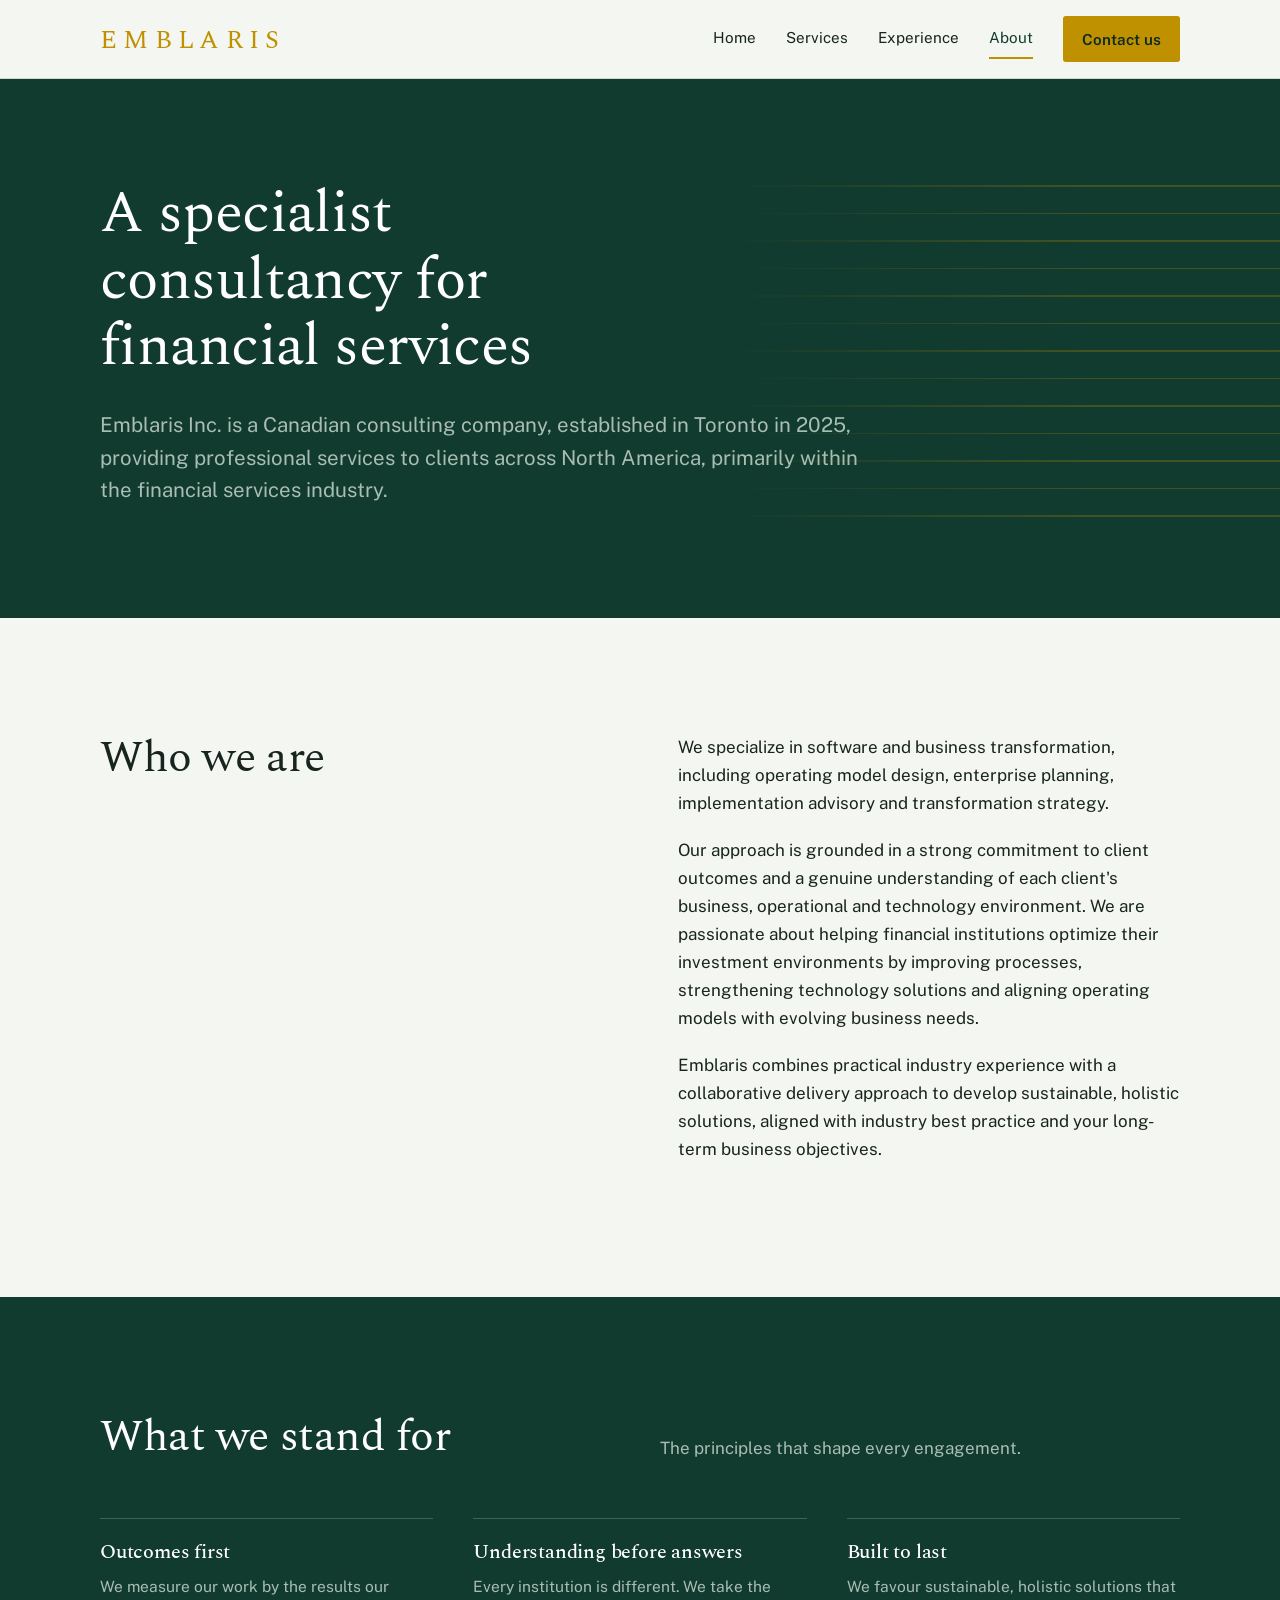
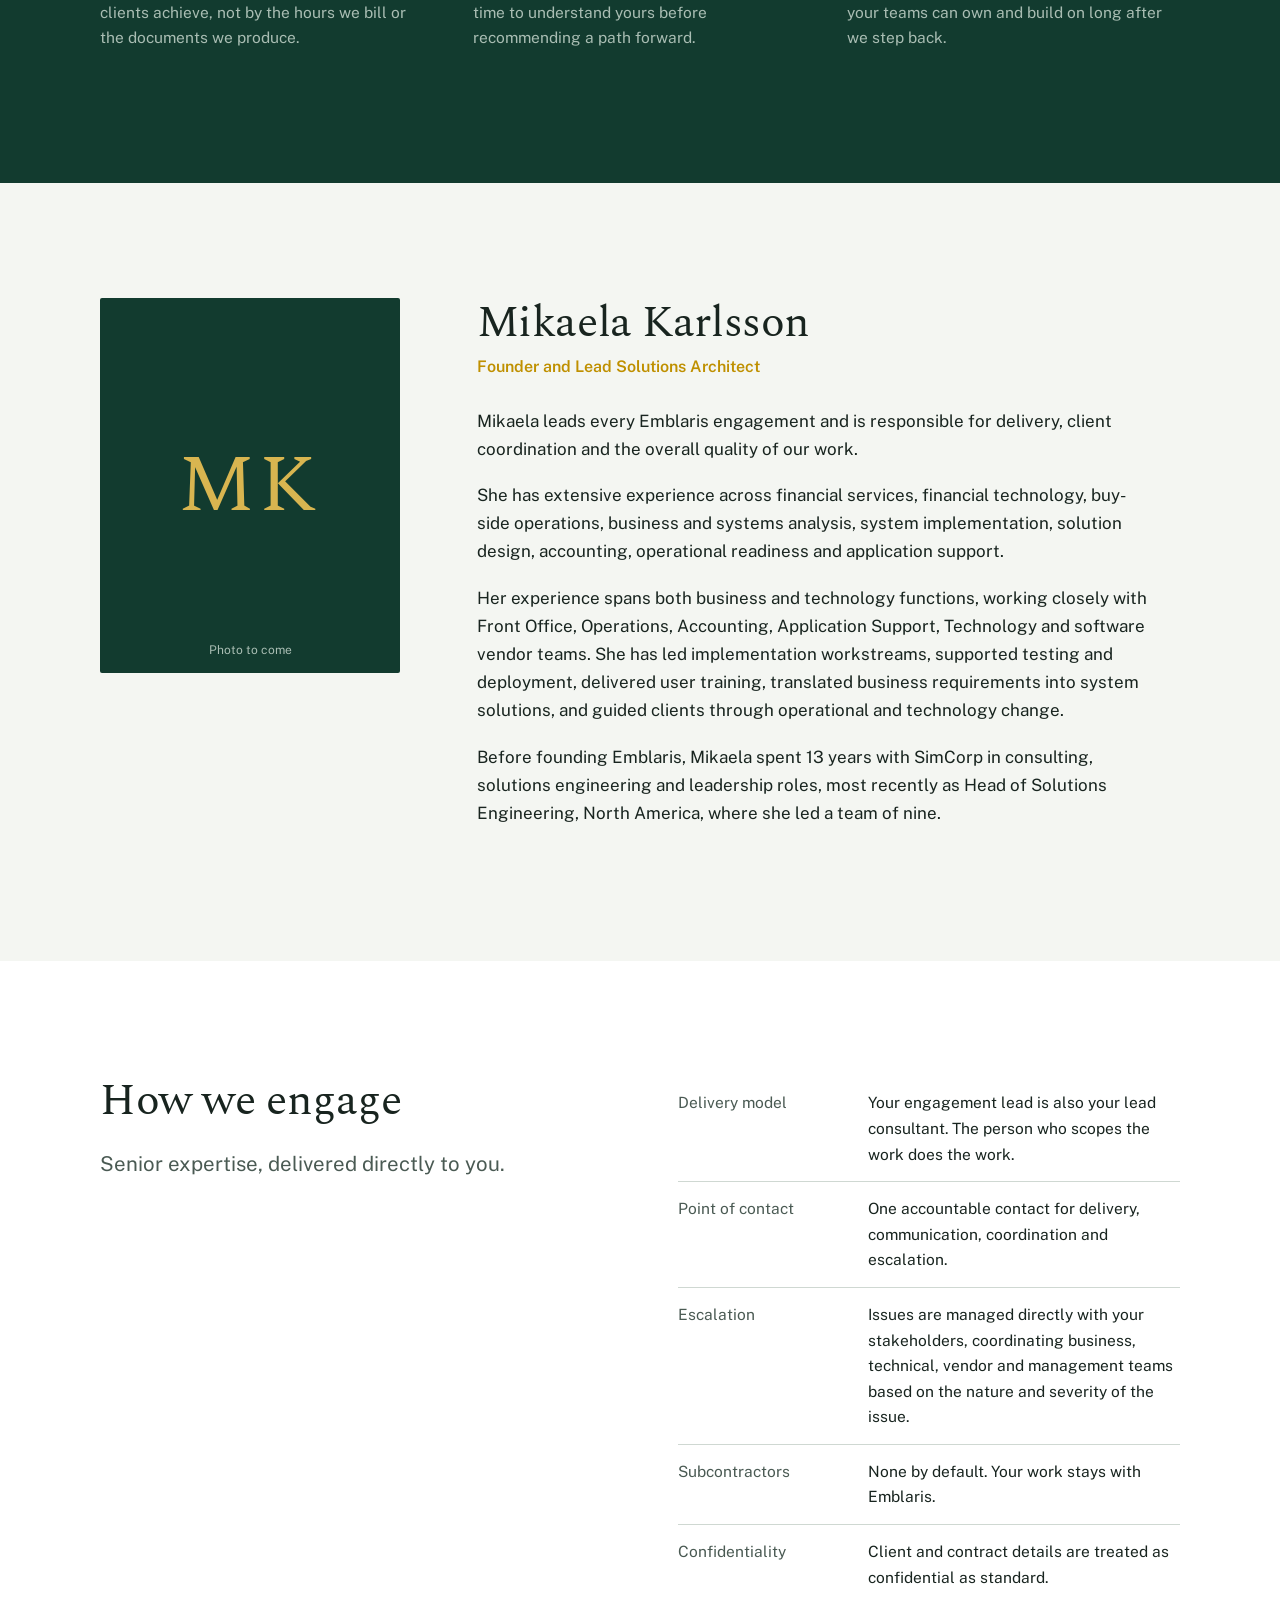
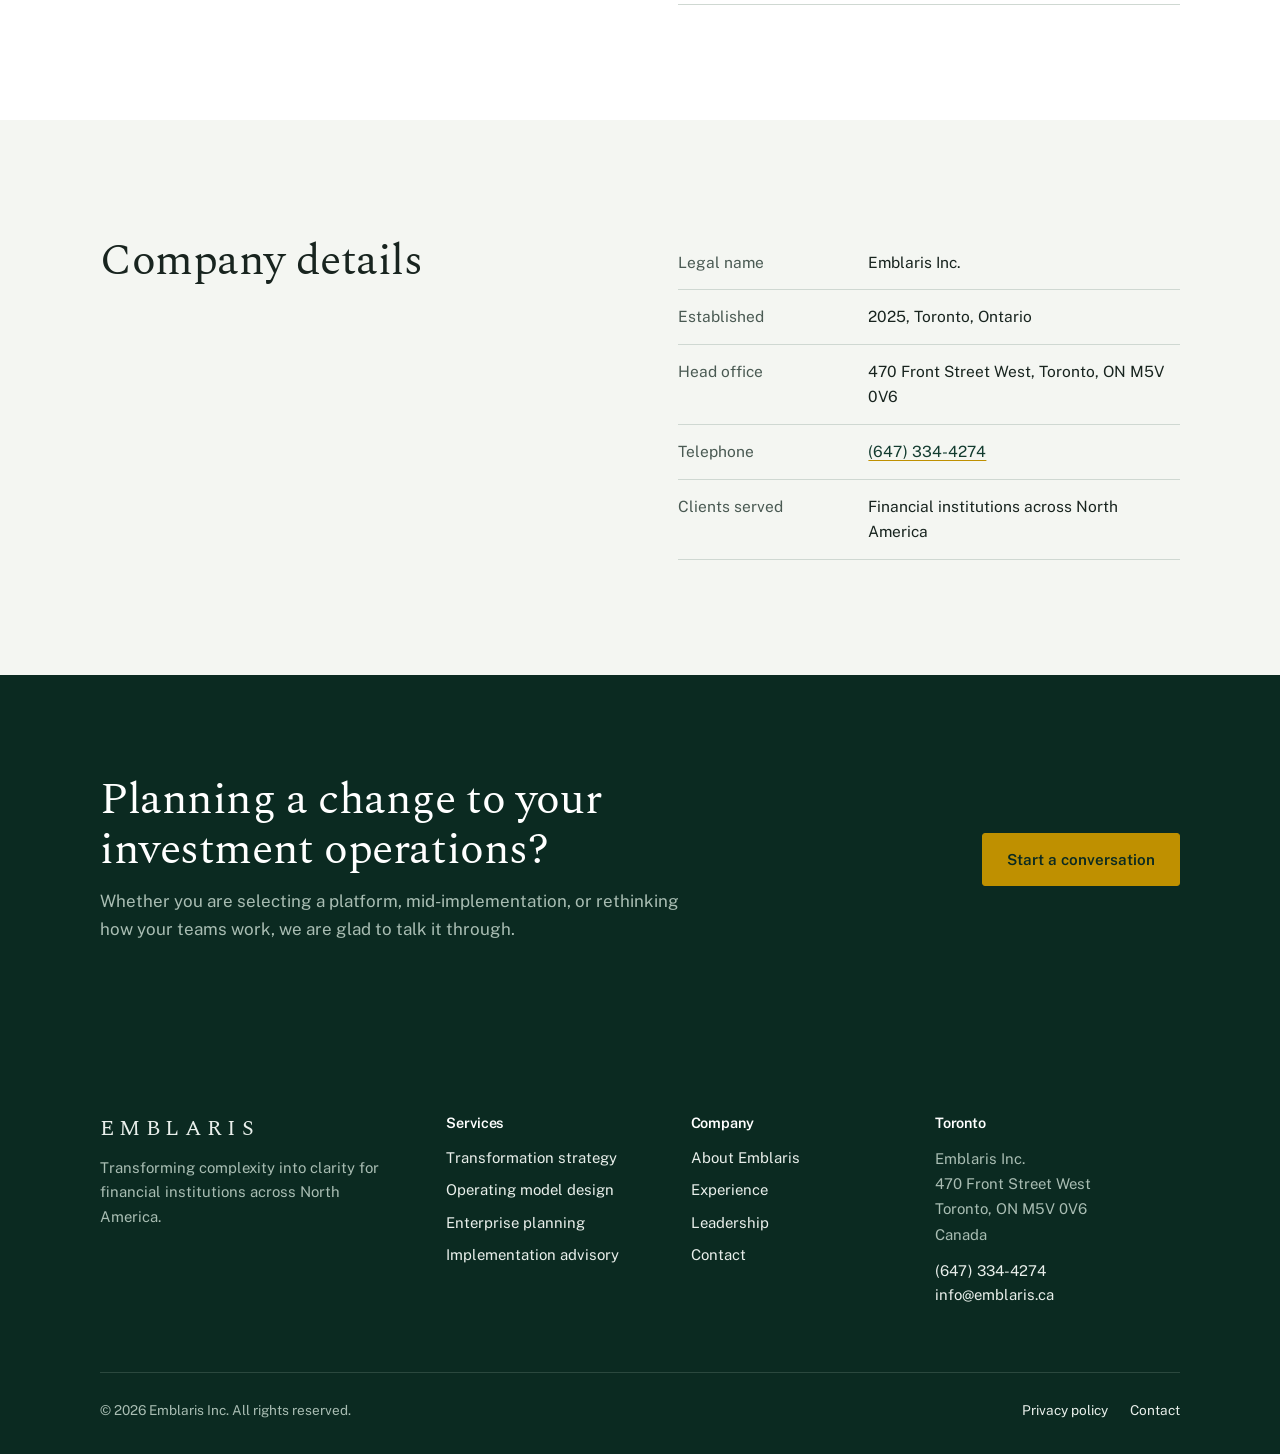
==== about.html @ 6e466c97 "Add files via upload" ====
<!doctype html>
<html lang="en-CA">
<head>
<meta charset="utf-8">
<meta name="viewport" content="width=device-width, initial-scale=1">
<title>About | Emblaris</title>
<meta name="description" content="Emblaris Inc. is a Canadian consulting company established in 2025 in Toronto, serving financial institutions across North America.">

<meta property="og:title" content="About | Emblaris">
<meta property="og:description" content="Emblaris Inc. is a Canadian consulting company established in 2025 in Toronto, serving financial institutions across North America.">
<meta property="og:type" content="website">
<link rel="icon" href="assets/favicon.svg" type="image/svg+xml">
<link rel="preconnect" href="https://fonts.googleapis.com">
<link rel="preconnect" href="https://fonts.gstatic.com" crossorigin>
<link href="https://fonts.googleapis.com/css2?family=Public+Sans:wght@400;600&family=Spectral:wght@300;400;500&display=swap" rel="stylesheet">
<link rel="stylesheet" href="assets/styles.css">
<script type="application/ld+json">{"@context":"https://schema.org","@type":"ProfessionalService","name":"Emblaris Inc.","url":"https://www.emblaris.ca","telephone":"+16473344274","email":"info@emblaris.ca","foundingDate":"2025","address":{"@type":"PostalAddress","streetAddress":"470 Front Street West","addressLocality":"Toronto","addressRegion":"ON","postalCode":"M5V 0V6","addressCountry":"CA"},"areaServed":"North America"}</script>
</head>
<body>
<a class="skip-link" href="#main">Skip to content</a>

<header class="site-header">
  <div class="wrap">
    <a class="wordmark" href="index.html" aria-label="Emblaris home">EMBLARIS</a>
    <button class="nav-toggle" aria-expanded="false" aria-controls="site-nav">Menu</button>
    <nav class="nav" id="site-nav" aria-label="Main">
      <a href="index.html">Home</a>
<a href="services.html">Services</a>
<a href="experience.html">Experience</a>
<a href="about.html" aria-current="page">About</a>
      <a class="btn" href="contact.html">Contact us</a>
    </nav>
  </div>
</header>
<main id="main">
<section class="page-hero">
  <div class="wrap">
    <h1>A specialist consultancy for financial services</h1>
    <p class="lead">Emblaris Inc. is a Canadian consulting company, established in Toronto in 2025, providing professional services to clients across North America, primarily within the financial services industry.</p>
  </div>
</section>

<section class="section">
  <div class="wrap split">
    <div>
      <h2>Who we are</h2>
    </div>
    <div>
      <p>We specialize in software and business transformation, including operating model design, enterprise planning, implementation advisory and transformation strategy.</p>
      <p>Our approach is grounded in a strong commitment to client outcomes and a genuine understanding of each client's business, operational and technology environment. We are passionate about helping financial institutions optimize their investment environments by improving processes, strengthening technology solutions and aligning operating models with evolving business needs.</p>
      <p>Emblaris combines practical industry experience with a collaborative delivery approach to develop sustainable, holistic solutions, aligned with industry best practice and your long-term business objectives.</p>
    </div>
  </div>
</section>

<section class="section section--green">
  <div class="wrap">
    <div class="section-head">
      <h2>What we stand for</h2>
      <p>The principles that shape every engagement.</p>
    </div>
    <div class="cols-3">
      <div><h3>Outcomes first</h3><p>We measure our work by the results our clients achieve, not by the hours we bill or the documents we produce.</p></div>
      <div><h3>Understanding before answers</h3><p>Every institution is different. We take the time to understand yours before recommending a path forward.</p></div>
      <div><h3>Built to last</h3><p>We favour sustainable, holistic solutions that your teams can own and build on long after we step back.</p></div>
    </div>
  </div>
</section>

<section class="section" id="leadership">
  <div class="wrap leader">
    <div class="portrait"><span>MK</span></div>
    <div>
      <h2>Mikaela Karlsson</h2>
      <p class="role">Founder and Lead Solutions Architect</p>
      <p>Mikaela leads every Emblaris engagement and is responsible for delivery, client coordination and the overall quality of our work.</p>
      <p>She has extensive experience across financial services, financial technology, buy-side operations, business and systems analysis, system implementation, solution design, accounting, operational readiness and application support.</p>
      <p>Her experience spans both business and technology functions, working closely with Front Office, Operations, Accounting, Application Support, Technology and software vendor teams. She has led implementation workstreams, supported testing and deployment, delivered user training, translated business requirements into system solutions, and guided clients through operational and technology change.</p>
      <p>Before founding Emblaris, Mikaela spent 13 years with SimCorp in consulting, solutions engineering and leadership roles, most recently as Head of Solutions Engineering, North America, where she led a team of nine.</p>
    </div>
  </div>
</section>

<section class="section section--white">
  <div class="wrap split">
    <div>
      <h2>How we engage</h2>
      <p class="lead">Senior expertise, delivered directly to you.</p>
    </div>
    <div>
      <ul class="facts">
        <li><span>Delivery model</span><span>Your engagement lead is also your lead consultant. The person who scopes the work does the work.</span></li>
        <li><span>Point of contact</span><span>One accountable contact for delivery, communication, coordination and escalation.</span></li>
        <li><span>Escalation</span><span>Issues are managed directly with your stakeholders, coordinating business, technical, vendor and management teams based on the nature and severity of the issue.</span></li>
        <li><span>Subcontractors</span><span>None by default. Your work stays with Emblaris.</span></li>
        <li><span>Confidentiality</span><span>Client and contract details are treated as confidential as standard.</span></li>
      </ul>
    </div>
  </div>
</section>

<section class="section">
  <div class="wrap split">
    <div><h2>Company details</h2></div>
    <div>
      <ul class="facts">
        <li><span>Legal name</span><span>Emblaris Inc.</span></li>
        <li><span>Established</span><span>2025, Toronto, Ontario</span></li>
        <li><span>Head office</span><span>470 Front Street West, Toronto, ON M5V 0V6</span></li>
        <li><span>Telephone</span><span><a href="tel:+16473344274">(647) 334-4274</a></span></li>
        <li><span>Clients served</span><span>Financial institutions across North America</span></li>
      </ul>
    </div>
  </div>
</section>
<section class="cta-band">
  <div class="wrap">
    <div>
      <h2>Planning a change to your investment operations?</h2>
      <p>Whether you are selecting a platform, mid-implementation, or rethinking how your teams work, we are glad to talk it through.</p>
    </div>
    <div class="actions">
      <a class="btn" href="contact.html">Start a conversation</a>
    </div>
  </div>
</section>
</main>
<footer class="site-footer">
  <div class="wrap">
    <div class="footer-grid">
      <div>
        <a class="wordmark" href="index.html">EMBLARIS</a>
        <p class="footer-tag">Transforming complexity into clarity for financial institutions across North America.</p>
      </div>
      <div>
        <h4>Services</h4>
        <ul>
          <li><a href="services.html#strategy">Transformation strategy</a></li>
          <li><a href="services.html#operating-model">Operating model design</a></li>
          <li><a href="services.html#planning">Enterprise planning</a></li>
          <li><a href="services.html#implementation">Implementation advisory</a></li>
        </ul>
      </div>
      <div>
        <h4>Company</h4>
        <ul>
          <li><a href="about.html">About Emblaris</a></li>
          <li><a href="experience.html">Experience</a></li>
          <li><a href="about.html#leadership">Leadership</a></li>
          <li><a href="contact.html">Contact</a></li>
        </ul>
      </div>
      <div>
        <h4>Toronto</h4>
        <address>Emblaris Inc.<br>470 Front Street West<br>Toronto, ON M5V 0V6<br>Canada</address>
        <p style="margin-top:12px"><a href="tel:+16473344274">(647) 334-4274</a><br><a href="mailto:info@emblaris.ca">info@emblaris.ca</a></p>
      </div>
    </div>
    <div class="footer-legal">
      <span>&copy; <span id="year">2026</span> Emblaris Inc. All rights reserved.</span>
      <nav aria-label="Legal"><a href="privacy.html">Privacy policy</a><a href="contact.html">Contact</a></nav>
    </div>
  </div>
</footer>
<script src="assets/site.js"></script>
</body>
</html>
---- assets/styles.css ----
/* Emblaris Inc. — site styles */
:root {
  --green: #123B2F;
  --green-deep: #0B2A21;
  --green-soft: #E3EBE6;
  --gold: #BF9000;
  --gold-light: #D8B550;
  --paper: #F4F6F2;
  --white: #FFFFFF;
  --ink: #18241F;
  --ink-muted: #4A5A53;
  --rule: #CFD8D2;
  --on-green: #E9EFEB;
  --on-green-muted: #A9BDB3;

  --serif: "Spectral", Georgia, "Times New Roman", serif;
  --sans: "Public Sans", "Segoe UI", system-ui, -apple-system, sans-serif;

  --wrap: 1160px;
  --gutter: clamp(20px, 4vw, 40px);
  --section: clamp(72px, 9vw, 120px);
}

*, *::before, *::after { box-sizing: border-box; }
html { -webkit-text-size-adjust: 100%; scroll-behavior: smooth; }
@media (prefers-reduced-motion: reduce) { html { scroll-behavior: auto; } }

body {
  margin: 0;
  background: var(--paper);
  color: var(--ink);
  font-family: var(--sans);
  font-size: 17px;
  line-height: 1.65;
  -webkit-font-smoothing: antialiased;
}

img, svg { display: block; max-width: 100%; }
a { color: var(--green); text-decoration-color: var(--gold); text-underline-offset: 3px; }
a:hover { color: var(--gold); }
:focus-visible { outline: 2px solid var(--gold); outline-offset: 3px; border-radius: 2px; }

h1, h2, h3, h4 {
  font-family: var(--serif);
  font-weight: 500;
  line-height: 1.15;
  letter-spacing: -0.01em;
  margin: 0 0 0.5em;
  color: inherit;
}
h1 { font-size: clamp(2.5rem, 5.6vw, 4.4rem); font-weight: 400; }
h2 { font-size: clamp(1.9rem, 3.4vw, 2.75rem); font-weight: 400; }
h3 { font-size: 1.45rem; }
h4 { font-size: 1.15rem; }
p { margin: 0 0 1.1em; max-width: 68ch; }
.lead { font-size: clamp(1.1rem, 1.6vw, 1.3rem); line-height: 1.6; color: var(--ink-muted); max-width: 60ch; }

.wrap { max-width: var(--wrap); margin: 0 auto; padding: 0 var(--gutter); }
.section { padding: var(--section) 0; }
.section--white { background: var(--white); }
.section--green { background: var(--green); color: var(--on-green); }
.section--green .lead, .section--green p { color: var(--on-green-muted); }
.section--green a { color: var(--gold-light); }

.skip-link { position: absolute; left: -9999px; top: 0; background: var(--gold); color: var(--green-deep); padding: 10px 16px; z-index: 100; }
.skip-link:focus { left: 16px; top: 16px; }

/* Review banner (remove for production) */
.review-bar { background: var(--gold); color: var(--green-deep); font-size: 0.85rem; text-align: center; padding: 8px var(--gutter); }
.review-bar a { color: var(--green-deep); font-weight: 600; }

/* Header */
.site-header { background: var(--paper); border-bottom: 1px solid var(--rule); position: sticky; top: 0; z-index: 50; }
.site-header .wrap { display: flex; align-items: center; justify-content: space-between; height: 78px; gap: 24px; }
.wordmark {
  font-family: var(--serif);
  font-size: 1.65rem;
  letter-spacing: 0.24em;
  color: var(--gold);
  text-decoration: none;
  line-height: 1;
  padding-top: 2px;
}
.wordmark:hover { color: var(--gold); }
.wordmark small { display: block; font-family: var(--sans); font-size: 0.6rem; letter-spacing: 0.08em; color: var(--ink-muted); margin-top: 6px; }

.nav { display: flex; align-items: center; gap: 30px; }
.nav a { color: var(--ink); text-decoration: none; font-size: 0.95rem; padding: 6px 0; border-bottom: 2px solid transparent; }
.nav a:hover { color: var(--green); border-bottom-color: var(--gold); }
.nav a[aria-current="page"] { border-bottom-color: var(--gold); color: var(--green); }
.nav .btn { border-bottom: 0; }
.nav-toggle { display: none; background: none; border: 1px solid var(--rule); border-radius: 4px; padding: 8px 10px; color: var(--green); font: inherit; font-size: 0.9rem; cursor: pointer; }

/* Buttons */
.btn {
  display: inline-block;
  font-family: var(--sans);
  font-size: 0.95rem;
  font-weight: 600;
  text-decoration: none;
  padding: 13px 24px;
  border-radius: 3px;
  border: 1.5px solid var(--gold);
  background: var(--gold);
  color: var(--green-deep);
  transition: background-color .2s, color .2s;
}
.btn:hover { background: var(--gold-light); border-color: var(--gold-light); color: var(--green-deep); }
.btn--ghost { background: transparent; color: var(--gold-light); border-color: rgba(216,181,80,.6); }
.btn--ghost:hover { background: rgba(216,181,80,.12); color: var(--gold-light); }
.btn--dark { background: var(--green); border-color: var(--green); color: var(--white); }
.btn--dark:hover { background: var(--green-deep); border-color: var(--green-deep); color: var(--white); }
.nav .btn { padding: 10px 18px; color: var(--green-deep); }
.nav .btn:hover { color: var(--green-deep); }

/* Hero */
.hero { background: var(--green); color: var(--on-green); overflow: hidden; }
.hero .wrap { display: grid; grid-template-columns: 1.05fr 1fr; align-items: center; gap: 40px; min-height: min(78vh, 660px); padding-top: 64px; padding-bottom: 64px; }
.hero h1 { color: var(--white); margin-bottom: 0.4em; }
.hero .lead { color: var(--on-green-muted); }
.hero-actions { display: flex; flex-wrap: wrap; gap: 14px; margin-top: 34px; }
.hero-art { width: 100%; height: auto; }
.hero-art path { fill: none; stroke: var(--gold-light); stroke-width: 1.6; stroke-linecap: round; }
.hero-art .settle { stroke: var(--gold); }
.hero-art .tick { stroke: rgba(216,181,80,.35); stroke-width: 1; }
.hero-art .draw { stroke-dasharray: 1400; stroke-dashoffset: 1400; animation: draw 2.6s cubic-bezier(.55,.1,.3,1) forwards; }
.hero-art .draw:nth-of-type(2) { animation-delay: .12s; }
.hero-art .draw:nth-of-type(3) { animation-delay: .24s; }
.hero-art .draw:nth-of-type(4) { animation-delay: .36s; }
.hero-art .draw:nth-of-type(5) { animation-delay: .48s; }
.hero-art .draw:nth-of-type(6) { animation-delay: .6s; }
@keyframes draw { to { stroke-dashoffset: 0; } }
@media (prefers-reduced-motion: reduce) { .hero-art .draw { animation: none; stroke-dashoffset: 0; } }

/* Page hero (inner pages) */
.page-hero { background: var(--green); color: var(--on-green); padding: clamp(64px, 8vw, 104px) 0 clamp(56px, 7vw, 88px); position: relative; overflow: hidden; }
.page-hero h1 { color: var(--white); font-size: clamp(2.3rem, 4.6vw, 3.6rem); max-width: 20ch; }
.page-hero .lead { color: var(--on-green-muted); }
.page-hero::after {
  content: ""; position: absolute; right: -40px; top: 50%; width: 46%; height: 70%; transform: translateY(-50%);
  background: repeating-linear-gradient(180deg, transparent 0 26px, rgba(191,144,0,.28) 26px 27.5px);
  -webkit-mask-image: linear-gradient(90deg, transparent, #000 60%);
          mask-image: linear-gradient(90deg, transparent, #000 60%);
  pointer-events: none;
}

/* Credentials row */
.creds { background: var(--white); border-bottom: 1px solid var(--rule); }
.creds ul { list-style: none; margin: 0; padding: 0; display: grid; grid-template-columns: repeat(4, 1fr); }
.creds li { padding: 30px 26px 30px 0; margin-right: 26px; border-right: 1px solid var(--rule); font-size: 0.95rem; color: var(--ink-muted); line-height: 1.5; }
.creds li:last-child { border-right: 0; margin-right: 0; }
.creds strong { display: block; font-family: var(--serif); font-weight: 500; font-size: 1.2rem; color: var(--green); margin-bottom: 4px; }

/* Section heads */
.section-head { display: grid; grid-template-columns: 1fr 1fr; gap: 40px; align-items: end; margin-bottom: 56px; }
.section-head h2 { margin: 0; max-width: 18ch; }
.section-head p { margin: 0; color: var(--ink-muted); }
.section--green .section-head h2 { color: var(--white); }

/* Services grid (home) */
.services { display: grid; grid-template-columns: repeat(2, 1fr); border-top: 1px solid var(--rule); }
.service { padding: 40px 40px 40px 0; border-bottom: 1px solid var(--rule); }
.service:nth-child(odd) { border-right: 1px solid var(--rule); }
.service:nth-child(even) { padding-left: 40px; padding-right: 0; }
.service h3 { color: var(--green); }
.service p { color: var(--ink-muted); margin-bottom: 14px; }
.service a { font-weight: 600; font-size: 0.95rem; }

/* Front-to-back chain */
.chain { display: grid; grid-template-columns: repeat(4, 1fr); gap: 0; position: relative; margin-top: 8px; }
.chain::before { content: ""; position: absolute; left: 0; right: 0; top: 13px; height: 1.5px; background: linear-gradient(90deg, var(--gold), var(--gold-light)); }
.stage { position: relative; padding: 46px 28px 0 0; }
.stage::before { content: ""; position: absolute; top: 6px; left: 0; width: 15px; height: 15px; border-radius: 50%; background: var(--green); border: 2px solid var(--gold-light); }
.stage h3 { color: var(--white); font-size: 1.3rem; margin-bottom: 4px; }
.stage .stage-sub { font-size: 0.88rem; color: var(--gold-light); margin-bottom: 18px; }
.stage ul { list-style: none; padding: 0; margin: 0; }
.stage li { padding: 9px 0; border-top: 1px solid rgba(169,189,179,.22); font-size: 0.95rem; color: var(--on-green); }
.chain-note { margin-top: 48px; font-size: 0.95rem; }

/* Approach steps */
.steps { list-style: none; margin: 0; padding: 0; display: grid; grid-template-columns: repeat(4, 1fr); gap: 32px; counter-reset: step; }
.steps li { counter-increment: step; border-top: 2px solid var(--green); padding-top: 22px; }
.steps li::before { content: counter(step); font-family: var(--serif); font-size: 2.6rem; line-height: 1; color: var(--gold); display: block; margin-bottom: 14px; }
.steps h3 { font-size: 1.25rem; color: var(--green); }
.steps p { font-size: 0.97rem; color: var(--ink-muted); }

/* Leader feature */
.leader { display: grid; grid-template-columns: 300px 1fr; gap: clamp(32px, 6vw, 80px); align-items: start; }
.portrait {
  aspect-ratio: 4 / 5; background: var(--green); border-radius: 2px; position: relative; overflow: hidden;
  display: flex; align-items: center; justify-content: center;
}
.portrait span { font-family: var(--serif); font-size: 5rem; color: var(--gold-light); letter-spacing: 0.06em; }
.portrait::after { content: "Photo to come"; position: absolute; bottom: 12px; left: 0; right: 0; text-align: center; font-size: 0.75rem; color: var(--on-green-muted); }
.portrait img { width: 100%; height: 100%; object-fit: cover; }
.leader h2 { margin-bottom: 6px; }
.leader .role { font-size: 1rem; color: var(--gold); font-weight: 600; margin-bottom: 26px; }
.quote { font-family: var(--serif); font-size: clamp(1.35rem, 2.2vw, 1.7rem); line-height: 1.45; color: var(--green); border-left: 3px solid var(--gold); padding-left: 24px; margin: 0 0 28px; max-width: 34ch; }

/* CTA band */
.cta-band { background: var(--green-deep); color: var(--on-green); padding: clamp(64px, 8vw, 100px) 0; }
.cta-band .wrap { display: grid; grid-template-columns: 1.4fr 1fr; gap: 40px; align-items: center; }
.cta-band h2 { color: var(--white); margin-bottom: 12px; }
.cta-band p { color: var(--on-green-muted); margin: 0; }
.cta-band .actions { display: flex; flex-wrap: wrap; gap: 14px; justify-content: flex-end; }

/* Service detail */
.detail { display: grid; grid-template-columns: 1fr 1.25fr; gap: clamp(32px, 6vw, 88px); padding: 64px 0; border-top: 1px solid var(--rule); }
.detail:first-of-type { border-top: 0; padding-top: 0; }
.detail h2 { font-size: clamp(1.7rem, 2.8vw, 2.2rem); color: var(--green); }
.detail .summary { color: var(--ink-muted); }
.detail h4 { font-family: var(--sans); font-size: 0.95rem; font-weight: 600; color: var(--ink); margin-bottom: 12px; }
.ticks { list-style: none; padding: 0; margin: 0 0 28px; }
.ticks li { padding: 10px 0 10px 28px; border-bottom: 1px solid var(--rule); position: relative; }
.ticks li::before { content: ""; position: absolute; left: 2px; top: 19px; width: 12px; height: 1.5px; background: var(--gold); }
.outcome { background: var(--green-soft); padding: 18px 22px; border-radius: 2px; font-size: 0.97rem; }
.outcome strong { color: var(--green); }

/* Two-col generic */
.split { display: grid; grid-template-columns: 1fr 1fr; gap: clamp(32px, 6vw, 88px); }
.cols-3 { display: grid; grid-template-columns: repeat(3, 1fr); gap: 40px; }
.cols-3 > div { border-top: 1px solid var(--rule); padding-top: 22px; }
.section--green .cols-3 > div { border-top-color: rgba(169,189,179,.3); }
.cols-3 h3 { font-size: 1.25rem; color: var(--green); }
.section--green .cols-3 h3 { color: var(--white); }
.cols-3 p { color: var(--ink-muted); font-size: 0.97rem; }

/* Engagements (experience) */
.engagement { display: grid; grid-template-columns: 220px 1fr 1fr; gap: 40px; padding: 48px 0; border-top: 1px solid var(--rule); }
.engagement:last-of-type { border-bottom: 1px solid var(--rule); }
.engagement .when { font-family: var(--serif); font-size: 1.5rem; color: var(--gold); line-height: 1.2; }
.engagement .when span { display: block; font-family: var(--sans); font-size: 0.85rem; color: var(--ink-muted); margin-top: 8px; }
.engagement h3 { color: var(--green); margin-bottom: 4px; }
.engagement .role { font-weight: 600; font-size: 0.95rem; margin-bottom: 14px; }
.engagement p { color: var(--ink-muted); font-size: 0.97rem; }
.chips { list-style: none; padding: 0; margin: 0; display: flex; flex-wrap: wrap; gap: 8px; align-content: flex-start; }
.chips li { font-size: 0.85rem; padding: 6px 12px; border: 1px solid var(--rule); border-radius: 30px; background: var(--white); color: var(--ink); }
.confidential { margin-top: 40px; font-size: 0.92rem; color: var(--ink-muted); max-width: 70ch; }

/* Facts list */
.facts { list-style: none; padding: 0; margin: 0; }
.facts li { display: grid; grid-template-columns: 170px 1fr; gap: 20px; padding: 14px 0; border-bottom: 1px solid var(--rule); font-size: 0.97rem; }
.facts li span:first-child { color: var(--ink-muted); }

/* Contact */
.contact-grid { display: grid; grid-template-columns: 1fr 1.2fr; gap: clamp(32px, 6vw, 88px); }
.contact-block { margin-bottom: 30px; }
.contact-block h3 { font-family: var(--sans); font-size: 0.9rem; font-weight: 600; color: var(--ink-muted); margin-bottom: 6px; }
.contact-block p, .contact-block address { font-style: normal; font-size: 1.1rem; margin: 0; }
.form { background: var(--white); border: 1px solid var(--rule); padding: clamp(24px, 4vw, 44px); border-radius: 2px; }
.form h2 { font-size: 1.8rem; color: var(--green); }
.field { margin-bottom: 18px; }
.field label { display: block; font-size: 0.9rem; font-weight: 600; margin-bottom: 6px; }
.field input, .field textarea, .field select {
  width: 100%; font: inherit; font-size: 1rem; padding: 12px 14px; border: 1px solid #B9C5BE; border-radius: 3px; background: var(--paper); color: var(--ink);
}
.field input:focus, .field textarea:focus, .field select:focus { outline: 2px solid var(--gold); outline-offset: 0; border-color: var(--gold); background: var(--white); }
.field textarea { min-height: 140px; resize: vertical; }
.row-2 { display: grid; grid-template-columns: 1fr 1fr; gap: 16px; }
.form-note { font-size: 0.85rem; color: var(--ink-muted); margin-top: 14px; }
.form-status { margin-top: 16px; padding: 12px 16px; background: var(--green-soft); border-left: 3px solid var(--green); font-size: 0.95rem; display: none; }
.form-status.show { display: block; }

/* Prose (privacy) */
.prose { max-width: 760px; }
.prose h2 { font-size: 1.6rem; color: var(--green); margin-top: 1.8em; }
.prose ul { padding-left: 1.2em; }
.prose li { margin-bottom: 6px; }

/* Footer */
.site-footer { background: var(--green-deep); color: var(--on-green-muted); font-size: 0.93rem; padding: 72px 0 32px; }
.site-footer a { color: var(--on-green); text-decoration: none; }
.site-footer a:hover { color: var(--gold-light); }
.footer-grid { display: grid; grid-template-columns: 1.5fr 1fr 1fr 1.2fr; gap: 40px; padding-bottom: 48px; border-bottom: 1px solid rgba(169,189,179,.2); }
.footer-grid h4 { font-family: var(--sans); font-size: 0.9rem; font-weight: 600; color: var(--white); margin-bottom: 14px; }
.footer-grid ul { list-style: none; padding: 0; margin: 0; }
.footer-grid li { margin-bottom: 8px; }
.footer-grid address { font-style: normal; line-height: 1.7; }
.site-footer .wordmark { font-size: 1.4rem; display: inline-block; margin-bottom: 16px; }
.footer-tag { max-width: 32ch; }
.footer-legal { display: flex; flex-wrap: wrap; justify-content: space-between; gap: 12px; padding-top: 26px; font-size: 0.85rem; }
.footer-legal nav { display: flex; gap: 22px; }

/* Responsive */
@media (max-width: 980px) {
  .hero .wrap { grid-template-columns: 1fr; min-height: 0; gap: 8px; padding-top: 56px; }
  .hero-art { max-width: 560px; margin: 0 auto; order: 2; }
  .creds ul { grid-template-columns: repeat(2, 1fr); }
  .creds li:nth-child(2) { border-right: 0; margin-right: 0; }
  .creds li:nth-child(-n+2) { border-bottom: 1px solid var(--rule); }
  .chain { grid-template-columns: repeat(2, 1fr); row-gap: 48px; }
  .chain::before { display: none; }
  .stage { border-top: 1.5px solid var(--gold); padding-top: 36px; }
  .stage::before { top: -8.5px; }
  .steps { grid-template-columns: repeat(2, 1fr); }
  .footer-grid { grid-template-columns: 1fr 1fr; }
  .engagement { grid-template-columns: 1fr 1.4fr; }
  .engagement .when { grid-column: 1 / -1; }
  .cols-3 { grid-template-columns: 1fr 1fr; }
}
@media (max-width: 820px) {
  .nav-toggle { display: inline-block; }
  .nav { display: none; position: absolute; top: 78px; left: 0; right: 0; background: var(--paper); flex-direction: column; align-items: stretch; gap: 0; padding: 8px var(--gutter) 20px; border-bottom: 1px solid var(--rule); box-shadow: 0 12px 24px rgba(18,59,47,.08); }
  .nav.open { display: flex; }
  .nav a { padding: 14px 0; border-bottom: 1px solid var(--rule); }
  .nav a[aria-current="page"] { border-bottom-color: var(--rule); color: var(--gold); }
  .nav .btn { margin-top: 14px; text-align: center; padding: 13px; }
  .section-head, .split, .detail, .contact-grid, .cta-band .wrap, .leader { grid-template-columns: 1fr; }
  .section-head { gap: 16px; margin-bottom: 40px; }
  .cta-band .actions { justify-content: flex-start; }
  .leader .portrait { max-width: 260px; }
  .services { grid-template-columns: 1fr; }
  .service, .service:nth-child(even) { padding: 32px 0; border-right: 0; }
  .service:nth-child(odd) { border-right: 0; }
  .page-hero::after { width: 70%; opacity: .5; }
}
@media (max-width: 600px) {
  body { font-size: 16px; }
  .creds ul, .chain, .steps, .cols-3, .footer-grid, .row-2 { grid-template-columns: 1fr; }
  .creds li { border-right: 0; margin-right: 0; border-bottom: 1px solid var(--rule); padding: 20px 0; }
  .creds li:last-child { border-bottom: 0; }
  .engagement { grid-template-columns: 1fr; gap: 20px; }
  .facts li { grid-template-columns: 1fr; gap: 2px; }
  .wordmark { font-size: 1.4rem; }
}
.section--green .section-head p { color: var(--on-green-muted); }
.section--green .cols-3 p { color: var(--on-green-muted); }
/* Keep in-page link targets clear of the sticky header */
html { scroll-padding-top: 96px; }
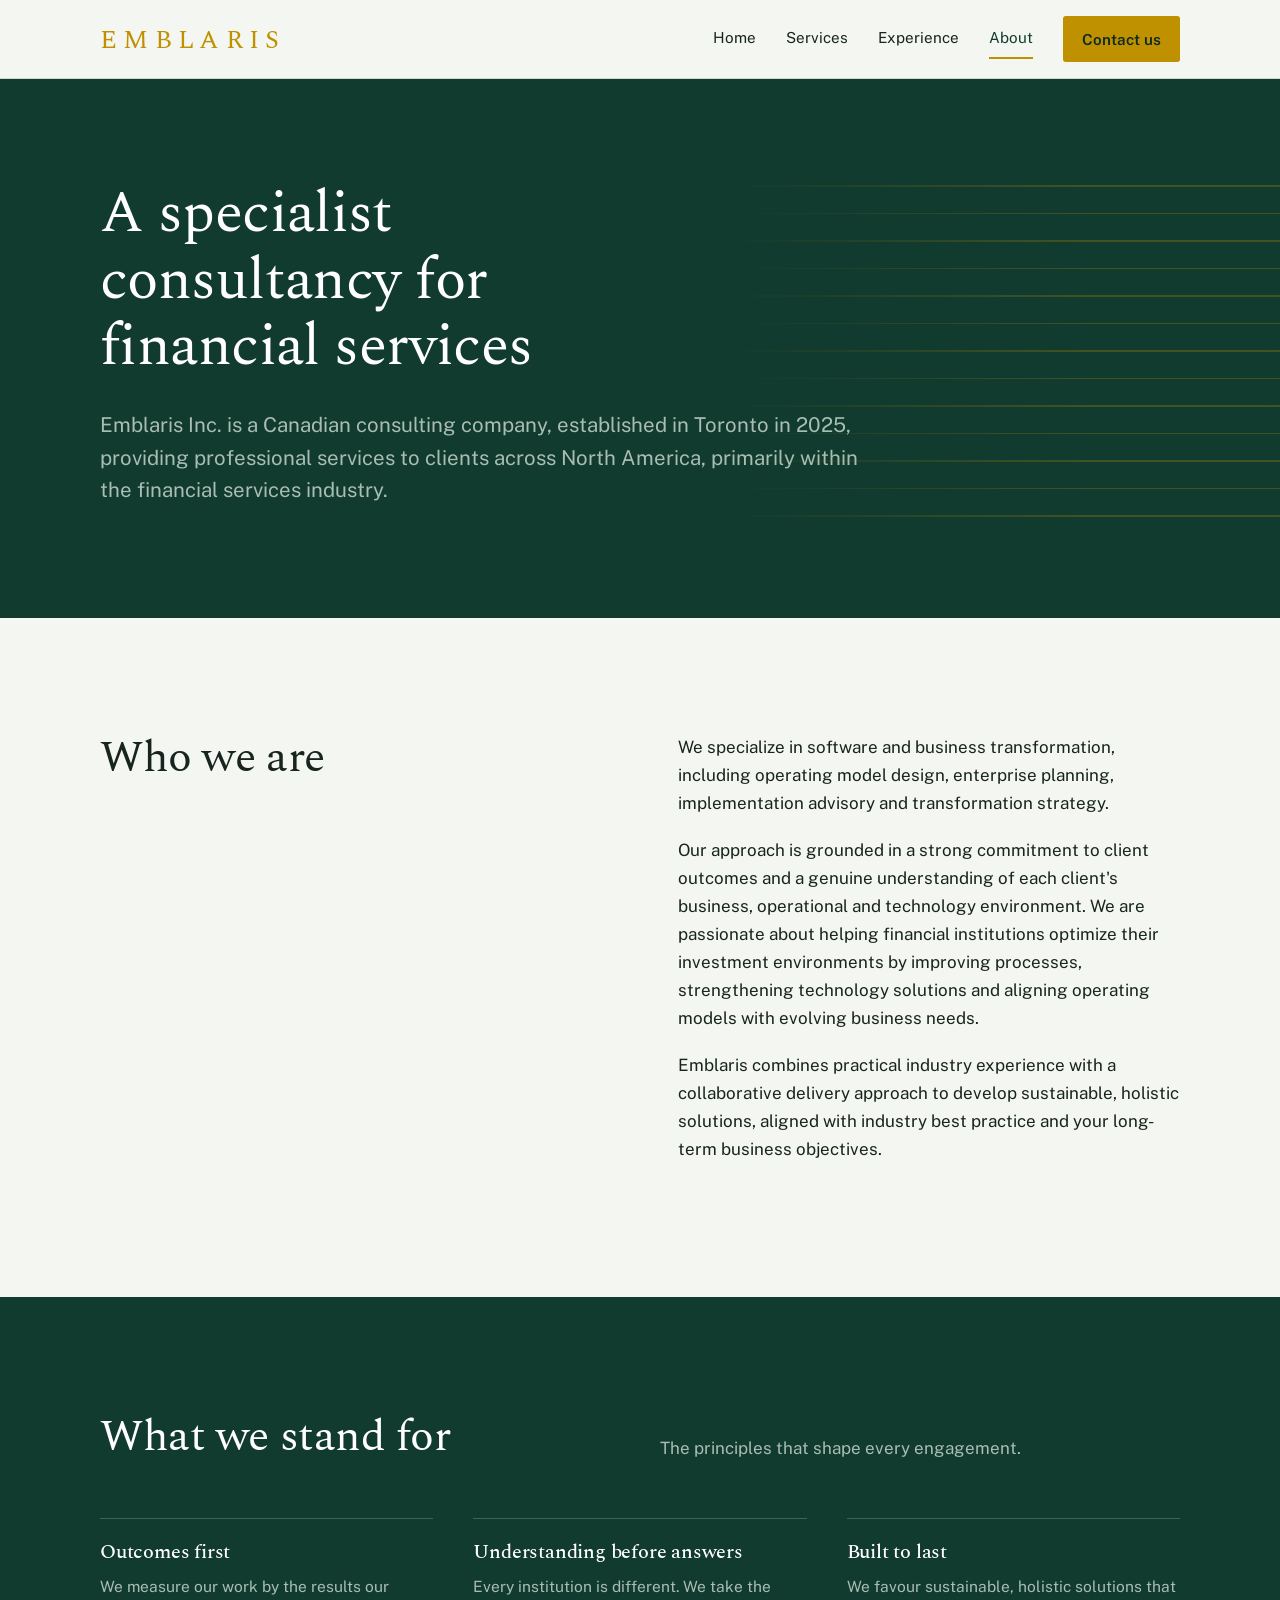
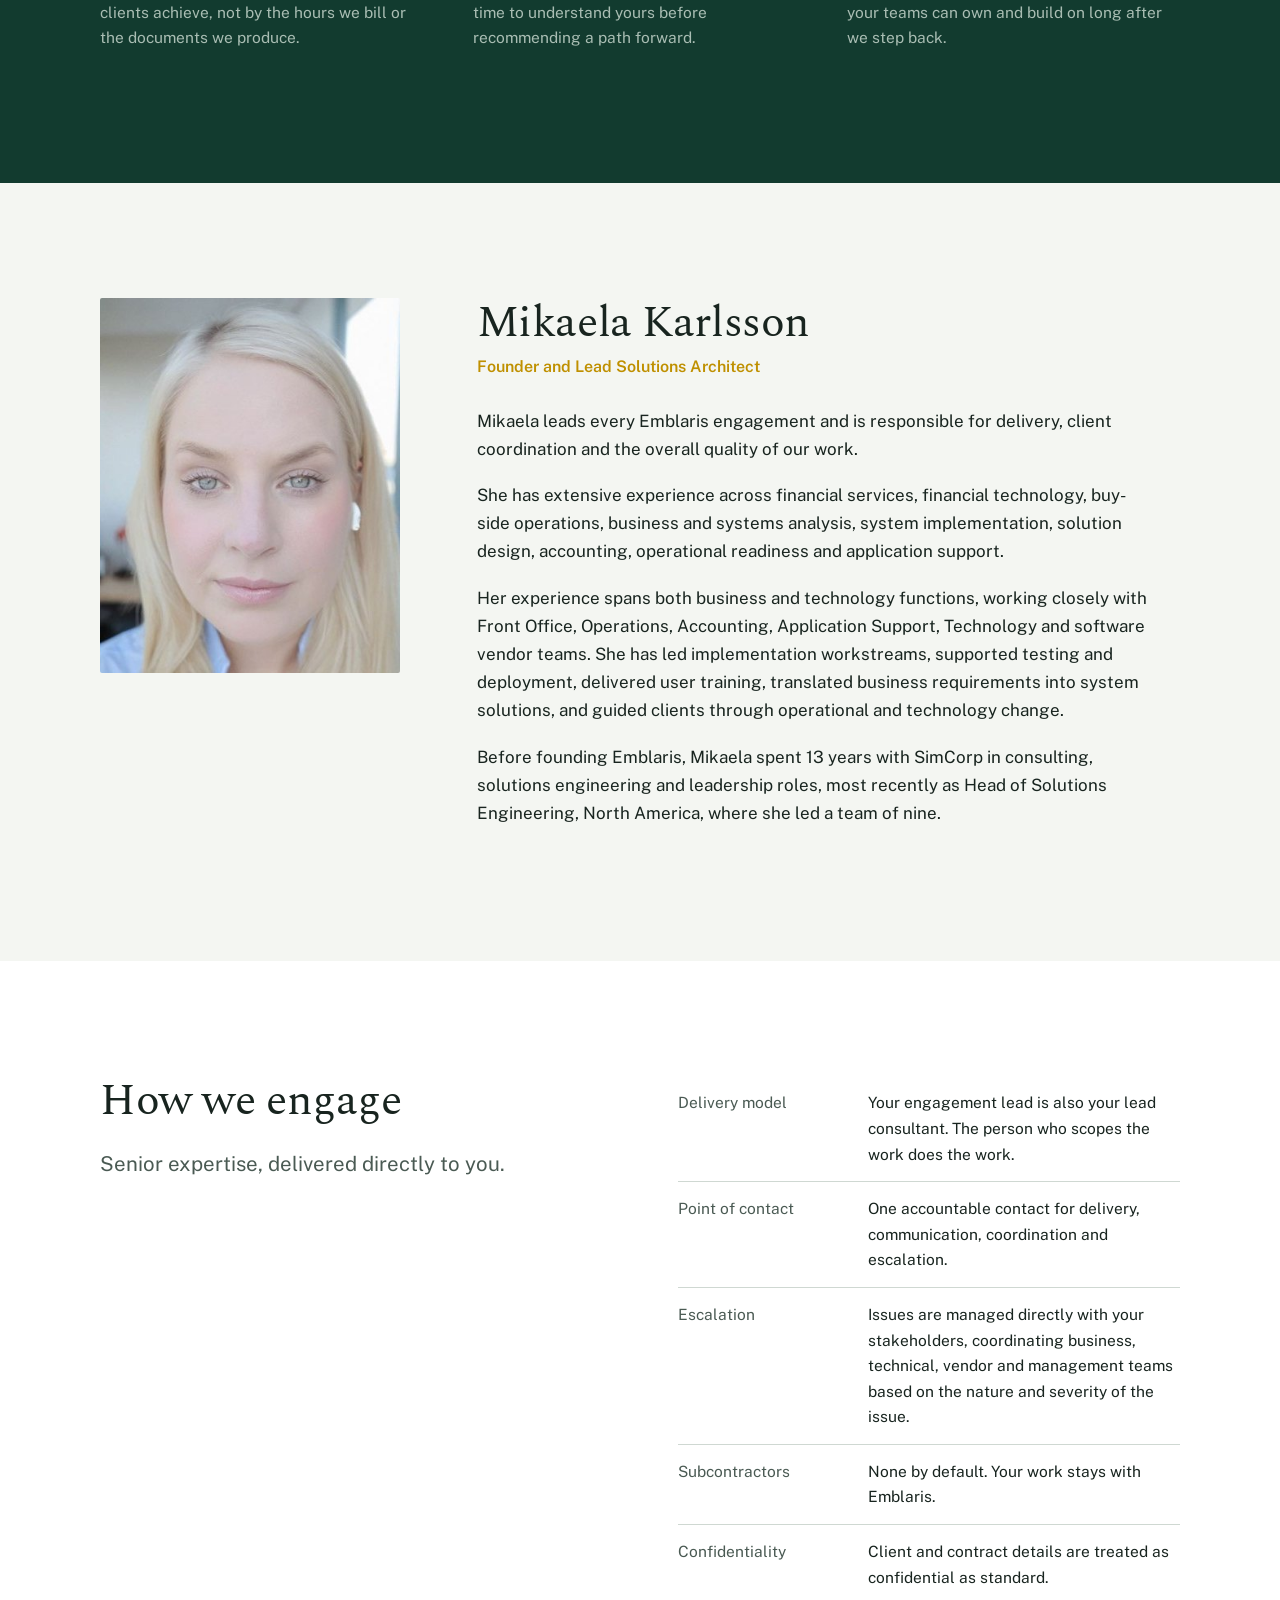
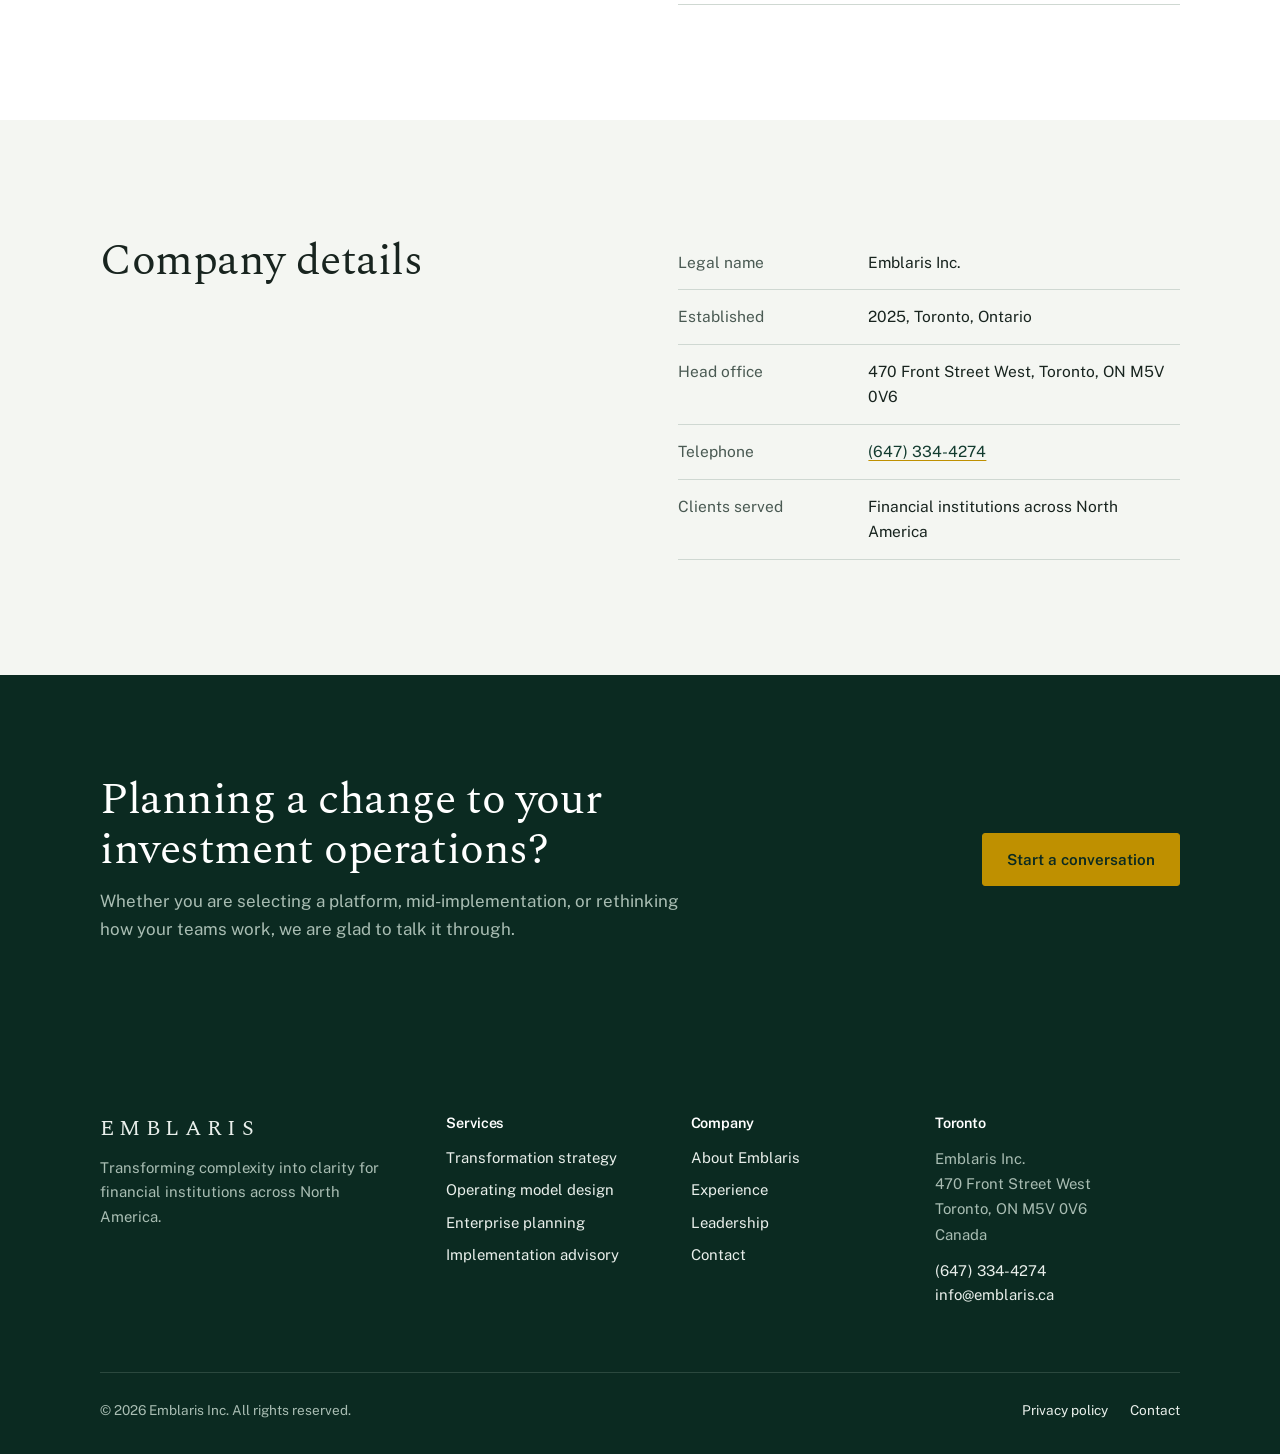
==== commit 871573dc: "Emblaris mockup: add Mikaela Karlsson headshot Replace the MK initials placeholder on index.html and" ====
--- a/about.html
+++ b/about.html
@@ -13,7 +13,7 @@
 <link rel="preconnect" href="https://fonts.googleapis.com">
 <link rel="preconnect" href="https://fonts.gstatic.com" crossorigin>
 <link href="https://fonts.googleapis.com/css2?family=Public+Sans:wght@400;600&family=Spectral:wght@300;400;500&display=swap" rel="stylesheet">
-<link rel="stylesheet" href="assets/styles.css">
+<link rel="stylesheet" href="assets/styles.css?v=2">
 <script type="application/ld+json">{"@context":"https://schema.org","@type":"ProfessionalService","name":"Emblaris Inc.","url":"https://www.emblaris.ca","telephone":"+16473344274","email":"info@emblaris.ca","foundingDate":"2025","address":{"@type":"PostalAddress","streetAddress":"470 Front Street West","addressLocality":"Toronto","addressRegion":"ON","postalCode":"M5V 0V6","addressCountry":"CA"},"areaServed":"North America"}</script>
 </head>
 <body>
@@ -69,7 +69,7 @@
 
 <section class="section" id="leadership">
   <div class="wrap leader">
-    <div class="portrait"><span>MK</span></div>
+    <div class="portrait"><img src="assets/mikaela-karlsson.jpg" alt="Mikaela Karlsson, Founder and Lead Solutions Architect" width="368" height="460"></div>
     <div>
       <h2>Mikaela Karlsson</h2>
       <p class="role">Founder and Lead Solutions Architect</p>
--- a/assets/styles.css
+++ b/assets/styles.css
@@ -191,7 +191,6 @@
   display: flex; align-items: center; justify-content: center;
 }
 .portrait span { font-family: var(--serif); font-size: 5rem; color: var(--gold-light); letter-spacing: 0.06em; }
-.portrait::after { content: "Photo to come"; position: absolute; bottom: 12px; left: 0; right: 0; text-align: center; font-size: 0.75rem; color: var(--on-green-muted); }
 .portrait img { width: 100%; height: 100%; object-fit: cover; }
 .leader h2 { margin-bottom: 6px; }
 .leader .role { font-size: 1rem; color: var(--gold); font-weight: 600; margin-bottom: 26px; }
